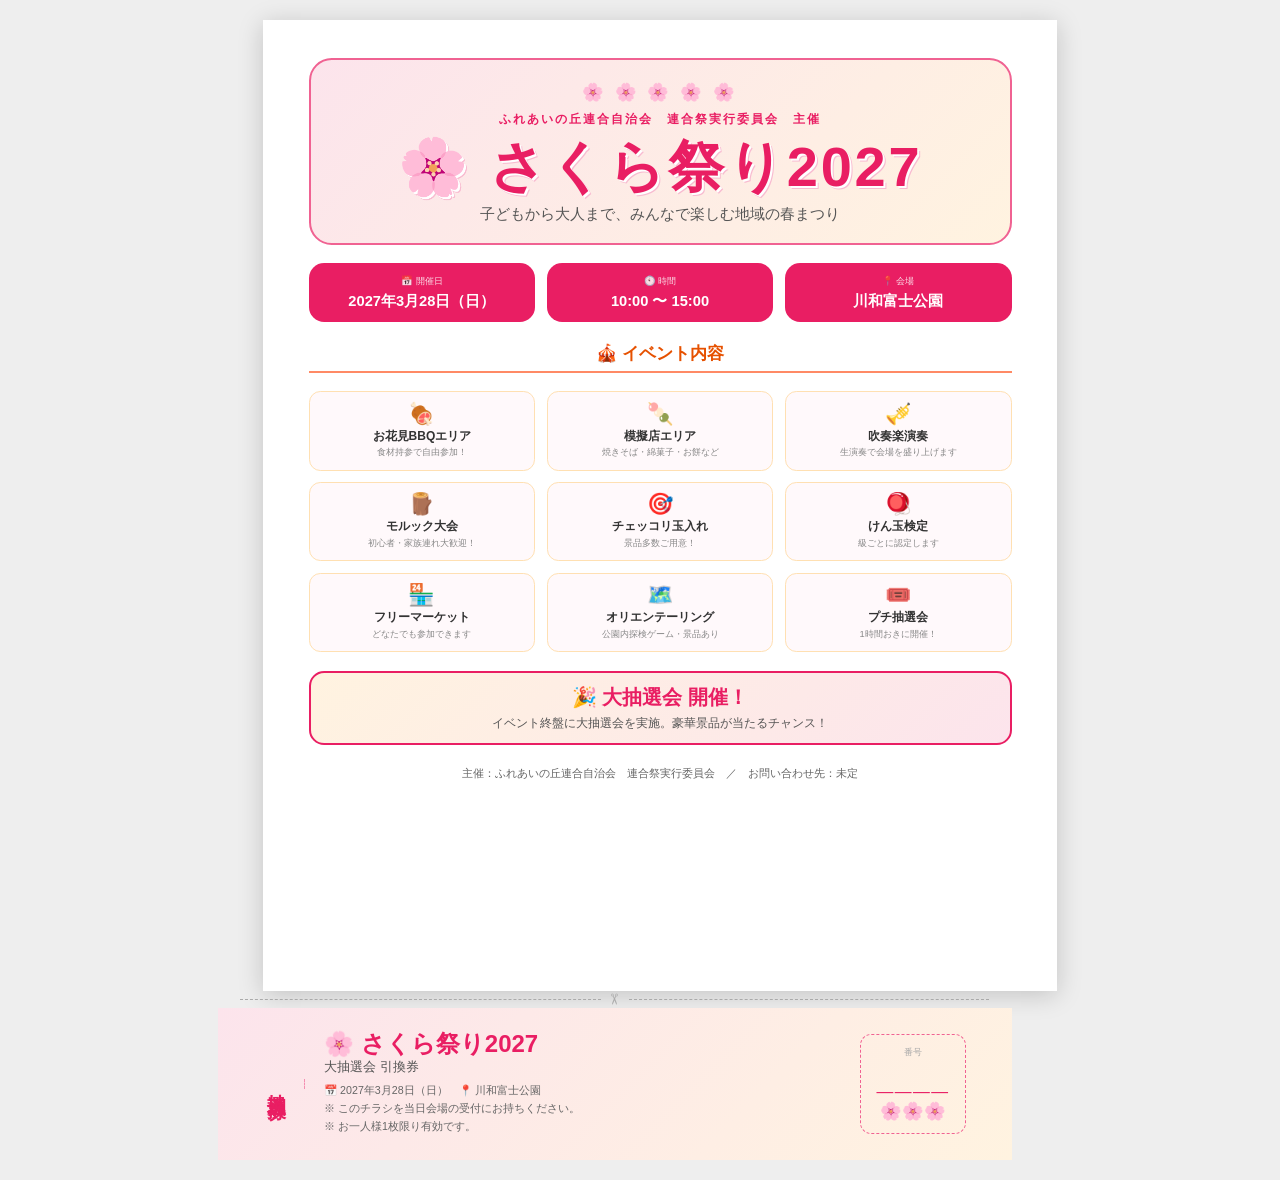
==== flyer.html @ 3d5e994a "A4印刷用チラシ(flyer.html)を追加" ====
<!DOCTYPE html>
<html lang="ja">
<head>
  <meta charset="UTF-8">
  <meta name="viewport" content="width=device-width, initial-scale=1.0">
  <title>さくら祭り2027 チラシ</title>
  <style>
    /* ===== 印刷設定 ===== */
    @page {
      size: A4 portrait;
      margin: 0;
    }

    * { box-sizing: border-box; margin: 0; padding: 0; }

    body {
      font-family: 'Hiragino Kaku Gothic ProN', 'Meiryo', sans-serif;
      width: 210mm;
      min-height: 297mm;
      margin: 0 auto;
      background: #fff;
      color: #222;
    }

    /* ===== チラシ本体 ===== */
    .flyer {
      width: 210mm;
      min-height: 257mm; /* 抽選券40mm分を除いた高さ */
      padding: 10mm 12mm 8mm;
      display: flex;
      flex-direction: column;
      gap: 5mm;
      background: #fff;
    }

    /* ===== ヘッダー ===== */
    .header {
      text-align: center;
      background: linear-gradient(135deg, #fce4ec, #fff3e0);
      border-radius: 6mm;
      padding: 6mm 8mm 5mm;
      border: 2px solid #f06292;
      position: relative;
    }

    .header-deco {
      font-size: 13pt;
      letter-spacing: 3px;
      color: #f48fb1;
      margin-bottom: 2mm;
    }

    .header-sub {
      font-size: 9pt;
      color: #e91e63;
      font-weight: bold;
      letter-spacing: 2px;
      margin-bottom: 2mm;
    }

    .header h1 {
      font-size: 42pt;
      font-weight: 900;
      color: #e91e63;
      text-shadow: 2px 2px 0 #fff, 3px 3px 0 #f8bbd0;
      line-height: 1.1;
      letter-spacing: 0.05em;
    }

    .header-catch {
      font-size: 11pt;
      color: #555;
      margin-top: 2mm;
    }

    /* ===== 開催情報 ===== */
    .info-bar {
      display: flex;
      gap: 3mm;
      justify-content: center;
    }

    .info-item {
      flex: 1;
      text-align: center;
      background: #e91e63;
      color: #fff;
      border-radius: 4mm;
      padding: 3mm 2mm;
    }

    .info-item .info-label {
      font-size: 7pt;
      opacity: 0.85;
      margin-bottom: 1mm;
    }

    .info-item .info-value {
      font-size: 11pt;
      font-weight: 900;
      line-height: 1.3;
    }

    /* ===== イベント内容 ===== */
    .events-title {
      text-align: center;
      font-size: 13pt;
      font-weight: 900;
      color: #e65100;
      border-bottom: 2px solid #ff8a65;
      padding-bottom: 1.5mm;
    }

    .events-grid {
      display: grid;
      grid-template-columns: repeat(3, 1fr);
      gap: 3mm;
    }

    .event-card {
      border: 1.5px solid #ffe0b2;
      border-radius: 3mm;
      padding: 3mm;
      text-align: center;
      background: #fff9fb;
    }

    .event-card .e-icon { font-size: 16pt; line-height: 1; margin-bottom: 1mm; }
    .event-card .e-name { font-size: 9pt; font-weight: bold; color: #333; line-height: 1.3; }
    .event-card .e-note { font-size: 7pt; color: #888; margin-top: 0.5mm; line-height: 1.3; }

    /* ===== 大抽選会 ===== */
    .lottery-highlight {
      background: linear-gradient(135deg, #fff3e0, #fce4ec);
      border: 2.5px solid #e91e63;
      border-radius: 4mm;
      padding: 3mm 5mm;
      text-align: center;
    }

    .lottery-highlight .lh-title {
      font-size: 15pt;
      font-weight: 900;
      color: #e91e63;
    }

    .lottery-highlight .lh-desc {
      font-size: 9pt;
      color: #555;
      margin-top: 1mm;
    }

    /* ===== 主催・問い合わせ ===== */
    .organizer {
      text-align: center;
      font-size: 8pt;
      color: #666;
      line-height: 1.8;
    }

    /* ===== 切り取り線 ===== */
    .cut-line {
      width: 210mm;
      margin-left: -12mm;
      display: flex;
      align-items: center;
      gap: 2mm;
      padding: 0 6mm;
      margin-top: auto;
    }

    .cut-line::before,
    .cut-line::after {
      content: "";
      flex: 1;
      border-top: 1.5px dashed #aaa;
    }

    .cut-icon {
      font-size: 11pt;
      color: #aaa;
      transform: rotate(90deg);
      display: inline-block;
    }

    /* ===== 抽選引換券 ===== */
    .ticket {
      width: 210mm;
      height: 40mm;
      margin-left: -12mm;
      padding: 4mm 12mm;
      display: flex;
      align-items: center;
      gap: 5mm;
      background: linear-gradient(135deg, #fce4ec 0%, #fff3e0 100%);
    }

    .ticket-left {
      writing-mode: vertical-rl;
      font-size: 14pt;
      font-weight: 900;
      color: #e91e63;
      text-orientation: mixed;
      white-space: nowrap;
      letter-spacing: 2px;
      border-right: 1.5px dashed #f48fb1;
      padding-right: 4mm;
    }

    .ticket-center {
      flex: 1;
    }

    .ticket-title {
      font-size: 18pt;
      font-weight: 900;
      color: #e91e63;
      line-height: 1;
    }

    .ticket-title span {
      font-size: 10pt;
      font-weight: normal;
      color: #555;
      display: block;
      margin-top: 1mm;
    }

    .ticket-detail {
      font-size: 8pt;
      color: #666;
      margin-top: 2mm;
      line-height: 1.7;
    }

    .ticket-right {
      text-align: center;
      border: 1.5px dashed #f06292;
      border-radius: 3mm;
      padding: 3mm 4mm;
      min-width: 28mm;
    }

    .ticket-right .t-no-label {
      font-size: 7pt;
      color: #aaa;
      margin-bottom: 1mm;
    }

    .ticket-right .t-no {
      font-size: 22pt;
      font-weight: 900;
      color: #e91e63;
      letter-spacing: 2px;
    }

    .ticket-right .t-sakura {
      font-size: 13pt;
      margin-top: 1mm;
    }

    /* ===== 画面表示用余白 ===== */
    @media screen {
      body {
        background: #eee;
        padding: 20px;
      }
      .flyer {
        box-shadow: 0 4px 24px rgba(0,0,0,0.18);
      }
    }

    @media print {
      body { background: #fff; padding: 0; }
    }
  </style>
</head>
<body>

<div class="flyer">

  <!-- ヘッダー -->
  <div class="header">
    <div class="header-deco">🌸 🌸 🌸 🌸 🌸</div>
    <div class="header-sub">ふれあいの丘連合自治会　連合祭実行委員会　主催</div>
    <h1>🌸 さくら祭り2027</h1>
    <div class="header-catch">子どもから大人まで、みんなで楽しむ地域の春まつり</div>
  </div>

  <!-- 開催情報 -->
  <div class="info-bar">
    <div class="info-item">
      <div class="info-label">📅 開催日</div>
      <div class="info-value">2027年3月28日（日）</div>
    </div>
    <div class="info-item">
      <div class="info-label">🕙 時間</div>
      <div class="info-value">10:00 〜 15:00</div>
    </div>
    <div class="info-item">
      <div class="info-label">📍 会場</div>
      <div class="info-value">川和富士公園</div>
    </div>
  </div>

  <!-- イベント内容 -->
  <div class="events-title">🎪 イベント内容</div>
  <div class="events-grid">

    <div class="event-card">
      <div class="e-icon">🍖</div>
      <div class="e-name">お花見BBQエリア</div>
      <div class="e-note">食材持参で自由参加！</div>
    </div>

    <div class="event-card">
      <div class="e-icon">🍡</div>
      <div class="e-name">模擬店エリア</div>
      <div class="e-note">焼きそば・綿菓子・お餅など</div>
    </div>

    <div class="event-card">
      <div class="e-icon">🎺</div>
      <div class="e-name">吹奏楽演奏</div>
      <div class="e-note">生演奏で会場を盛り上げます</div>
    </div>

    <div class="event-card">
      <div class="e-icon">🪵</div>
      <div class="e-name">モルック大会</div>
      <div class="e-note">初心者・家族連れ大歓迎！</div>
    </div>

    <div class="event-card">
      <div class="e-icon">🎯</div>
      <div class="e-name">チェッコリ玉入れ</div>
      <div class="e-note">景品多数ご用意！</div>
    </div>

    <div class="event-card">
      <div class="e-icon">🪀</div>
      <div class="e-name">けん玉検定</div>
      <div class="e-note">級ごとに認定します</div>
    </div>

    <div class="event-card">
      <div class="e-icon">🏪</div>
      <div class="e-name">フリーマーケット</div>
      <div class="e-note">どなたでも参加できます</div>
    </div>

    <div class="event-card">
      <div class="e-icon">🗺️</div>
      <div class="e-name">オリエンテーリング</div>
      <div class="e-note">公園内探検ゲーム・景品あり</div>
    </div>

    <div class="event-card">
      <div class="e-icon">🎟️</div>
      <div class="e-name">プチ抽選会</div>
      <div class="e-note">1時間おきに開催！</div>
    </div>

  </div>

  <!-- 大抽選会ハイライト -->
  <div class="lottery-highlight">
    <div class="lh-title">🎉 大抽選会 開催！</div>
    <div class="lh-desc">イベント終盤に大抽選会を実施。豪華景品が当たるチャンス！</div>
  </div>

  <!-- 主催・問い合わせ -->
  <div class="organizer">
    主催：ふれあいの丘連合自治会　連合祭実行委員会　／　お問い合わせ先：未定
  </div>

</div><!-- /.flyer -->

<!-- 切り取り線 -->
<div class="cut-line">
  <span class="cut-icon">✂</span>
</div>

<!-- 抽選引換券 -->
<div class="ticket">
  <div class="ticket-left">抽選引換券</div>
  <div class="ticket-center">
    <div class="ticket-title">
      🌸 さくら祭り2027
      <span>大抽選会 引換券</span>
    </div>
    <div class="ticket-detail">
      📅 2027年3月28日（日）　📍 川和富士公園<br>
      ※ このチラシを当日会場の受付にお持ちください。<br>
      ※ お一人様1枚限り有効です。
    </div>
  </div>
  <div class="ticket-right">
    <div class="t-no-label">番号</div>
    <div class="t-no">____</div>
    <div class="t-sakura">🌸🌸🌸</div>
  </div>
</div>

</body>
</html>
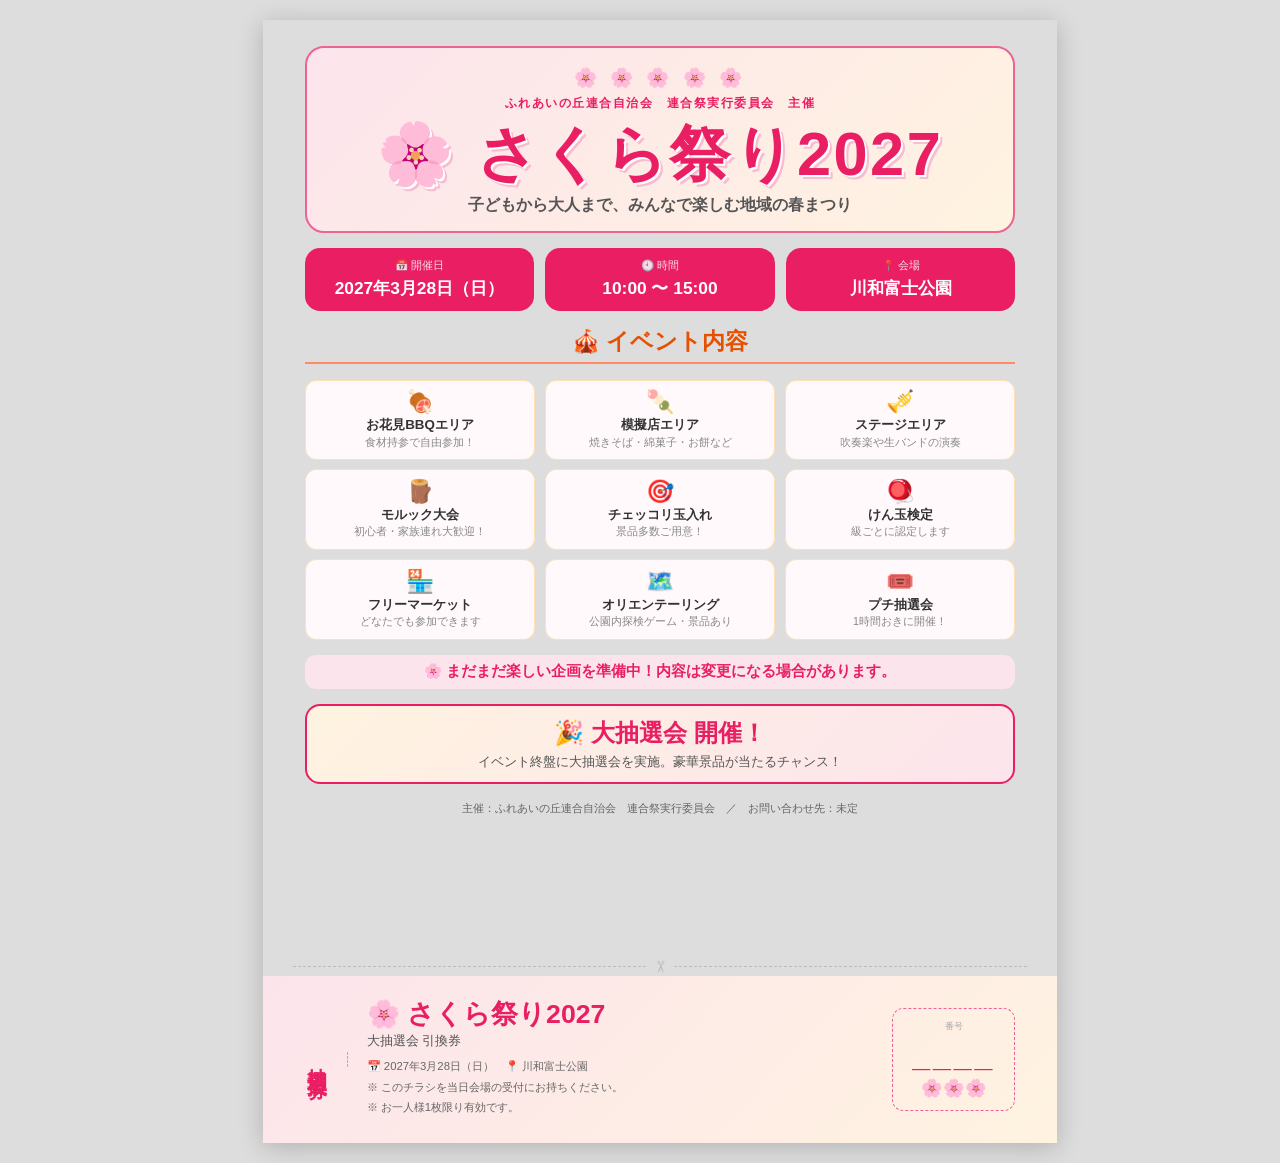
==== commit 6ed6fa13: "チラシ修正：抽選券をA4内に収める・見出し拡大・ステージエリア追記・準備中テキスト追加" ====
--- a/flyer.html
+++ b/flyer.html
@@ -5,7 +5,6 @@
   <meta name="viewport" content="width=device-width, initial-scale=1.0">
   <title>さくら祭り2027 チラシ</title>
   <style>
-    /* ===== 印刷設定 ===== */
     @page {
       size: A4 portrait;
       margin: 0;
@@ -16,68 +15,74 @@
     body {
       font-family: 'Hiragino Kaku Gothic ProN', 'Meiryo', sans-serif;
       width: 210mm;
-      min-height: 297mm;
+      height: 297mm;
       margin: 0 auto;
       background: #fff;
       color: #222;
-    }
-
-    /* ===== チラシ本体 ===== */
-    .flyer {
+      overflow: hidden;
+    }
+
+    /* ===== A4全体のラッパー ===== */
+    .page {
       width: 210mm;
-      min-height: 257mm; /* 抽選券40mm分を除いた高さ */
-      padding: 10mm 12mm 8mm;
+      height: 297mm;
       display: flex;
       flex-direction: column;
-      gap: 5mm;
-      background: #fff;
+    }
+
+    /* ===== チラシ本体（上部） ===== */
+    .flyer-body {
+      flex: 1;
+      padding: 7mm 11mm 5mm;
+      display: flex;
+      flex-direction: column;
+      gap: 4mm;
     }
 
     /* ===== ヘッダー ===== */
     .header {
       text-align: center;
       background: linear-gradient(135deg, #fce4ec, #fff3e0);
-      border-radius: 6mm;
-      padding: 6mm 8mm 5mm;
+      border-radius: 5mm;
+      padding: 5mm 8mm 4mm;
       border: 2px solid #f06292;
-      position: relative;
     }
 
     .header-deco {
-      font-size: 13pt;
-      letter-spacing: 3px;
+      font-size: 14pt;
+      letter-spacing: 4px;
       color: #f48fb1;
-      margin-bottom: 2mm;
+      margin-bottom: 1.5mm;
     }
 
     .header-sub {
       font-size: 9pt;
       color: #e91e63;
       font-weight: bold;
-      letter-spacing: 2px;
+      letter-spacing: 1.5px;
       margin-bottom: 2mm;
     }
 
     .header h1 {
-      font-size: 42pt;
-      font-weight: 900;
-      color: #e91e63;
-      text-shadow: 2px 2px 0 #fff, 3px 3px 0 #f8bbd0;
+      font-size: 46pt;
+      font-weight: 900;
+      color: #e91e63;
+      text-shadow: 2px 2px 0 #fff, 4px 4px 0 #f8bbd0;
       line-height: 1.1;
-      letter-spacing: 0.05em;
+      letter-spacing: 0.04em;
     }
 
     .header-catch {
-      font-size: 11pt;
+      font-size: 12pt;
       color: #555;
       margin-top: 2mm;
-    }
-
-    /* ===== 開催情報 ===== */
+      font-weight: bold;
+    }
+
+    /* ===== 開催情報バー ===== */
     .info-bar {
       display: flex;
       gap: 3mm;
-      justify-content: center;
     }
 
     .info-item {
@@ -89,47 +94,59 @@
       padding: 3mm 2mm;
     }
 
-    .info-item .info-label {
-      font-size: 7pt;
+    .info-label {
+      font-size: 8pt;
       opacity: 0.85;
       margin-bottom: 1mm;
     }
 
-    .info-item .info-value {
-      font-size: 11pt;
+    .info-value {
+      font-size: 13pt;
       font-weight: 900;
       line-height: 1.3;
     }
 
-    /* ===== イベント内容 ===== */
+    /* ===== イベント見出し ===== */
     .events-title {
       text-align: center;
-      font-size: 13pt;
+      font-size: 17pt;
       font-weight: 900;
       color: #e65100;
-      border-bottom: 2px solid #ff8a65;
+      border-bottom: 2.5px solid #ff8a65;
       padding-bottom: 1.5mm;
     }
 
+    /* ===== イベントグリッド ===== */
     .events-grid {
       display: grid;
       grid-template-columns: repeat(3, 1fr);
-      gap: 3mm;
+      gap: 2.5mm;
     }
 
     .event-card {
       border: 1.5px solid #ffe0b2;
       border-radius: 3mm;
-      padding: 3mm;
+      padding: 2.5mm;
       text-align: center;
       background: #fff9fb;
     }
 
-    .event-card .e-icon { font-size: 16pt; line-height: 1; margin-bottom: 1mm; }
-    .event-card .e-name { font-size: 9pt; font-weight: bold; color: #333; line-height: 1.3; }
-    .event-card .e-note { font-size: 7pt; color: #888; margin-top: 0.5mm; line-height: 1.3; }
-
-    /* ===== 大抽選会 ===== */
+    .e-icon { font-size: 17pt; line-height: 1; margin-bottom: 1mm; }
+    .e-name { font-size: 10pt; font-weight: bold; color: #333; line-height: 1.3; }
+    .e-note { font-size: 8pt; color: #888; margin-top: 0.5mm; line-height: 1.3; }
+
+    /* ===== 準備中テキスト ===== */
+    .coming-soon {
+      text-align: center;
+      font-size: 11pt;
+      font-weight: bold;
+      color: #e91e63;
+      background: #fce4ec;
+      border-radius: 3mm;
+      padding: 2mm 4mm;
+    }
+
+    /* ===== 大抽選会ハイライト ===== */
     .lottery-highlight {
       background: linear-gradient(135deg, #fff3e0, #fce4ec);
       border: 2.5px solid #e91e63;
@@ -138,19 +155,19 @@
       text-align: center;
     }
 
-    .lottery-highlight .lh-title {
-      font-size: 15pt;
-      font-weight: 900;
-      color: #e91e63;
-    }
-
-    .lottery-highlight .lh-desc {
-      font-size: 9pt;
+    .lh-title {
+      font-size: 18pt;
+      font-weight: 900;
+      color: #e91e63;
+    }
+
+    .lh-desc {
+      font-size: 10pt;
       color: #555;
       margin-top: 1mm;
     }
 
-    /* ===== 主催・問い合わせ ===== */
+    /* ===== 主催 ===== */
     .organizer {
       text-align: center;
       font-size: 8pt;
@@ -160,35 +177,32 @@
 
     /* ===== 切り取り線 ===== */
     .cut-line {
-      width: 210mm;
-      margin-left: -12mm;
       display: flex;
       align-items: center;
       gap: 2mm;
-      padding: 0 6mm;
-      margin-top: auto;
+      padding: 0 8mm;
+      flex-shrink: 0;
     }
 
     .cut-line::before,
     .cut-line::after {
       content: "";
       flex: 1;
-      border-top: 1.5px dashed #aaa;
+      border-top: 1.5px dashed #bbb;
     }
 
     .cut-icon {
-      font-size: 11pt;
-      color: #aaa;
+      font-size: 12pt;
+      color: #bbb;
       transform: rotate(90deg);
       display: inline-block;
     }
 
     /* ===== 抽選引換券 ===== */
     .ticket {
-      width: 210mm;
-      height: 40mm;
-      margin-left: -12mm;
-      padding: 4mm 12mm;
+      height: 44mm;
+      flex-shrink: 0;
+      padding: 4mm 11mm;
       display: flex;
       align-items: center;
       gap: 5mm;
@@ -197,12 +211,11 @@
 
     .ticket-left {
       writing-mode: vertical-rl;
-      font-size: 14pt;
-      font-weight: 900;
-      color: #e91e63;
-      text-orientation: mixed;
+      font-size: 15pt;
+      font-weight: 900;
+      color: #e91e63;
       white-space: nowrap;
-      letter-spacing: 2px;
+      letter-spacing: 3px;
       border-right: 1.5px dashed #f48fb1;
       padding-right: 4mm;
     }
@@ -212,7 +225,7 @@
     }
 
     .ticket-title {
-      font-size: 18pt;
+      font-size: 20pt;
       font-weight: 900;
       color: #e91e63;
       line-height: 1;
@@ -223,50 +236,52 @@
       font-weight: normal;
       color: #555;
       display: block;
-      margin-top: 1mm;
+      margin-top: 1.5mm;
     }
 
     .ticket-detail {
-      font-size: 8pt;
+      font-size: 8.5pt;
       color: #666;
-      margin-top: 2mm;
-      line-height: 1.7;
+      margin-top: 2.5mm;
+      line-height: 1.8;
     }
 
     .ticket-right {
       text-align: center;
       border: 1.5px dashed #f06292;
       border-radius: 3mm;
-      padding: 3mm 4mm;
-      min-width: 28mm;
-    }
-
-    .ticket-right .t-no-label {
+      padding: 3mm 5mm;
+      min-width: 30mm;
+    }
+
+    .t-no-label {
       font-size: 7pt;
       color: #aaa;
       margin-bottom: 1mm;
     }
 
-    .ticket-right .t-no {
-      font-size: 22pt;
-      font-weight: 900;
-      color: #e91e63;
-      letter-spacing: 2px;
-    }
-
-    .ticket-right .t-sakura {
+    .t-no {
+      font-size: 24pt;
+      font-weight: 900;
+      color: #e91e63;
+      letter-spacing: 3px;
+    }
+
+    .t-sakura {
       font-size: 13pt;
       margin-top: 1mm;
     }
 
-    /* ===== 画面表示用余白 ===== */
+    /* ===== 画面プレビュー用 ===== */
     @media screen {
       body {
-        background: #eee;
+        background: #ddd;
         padding: 20px;
+        height: auto;
+        overflow: visible;
       }
-      .flyer {
-        box-shadow: 0 4px 24px rgba(0,0,0,0.18);
+      .page {
+        box-shadow: 0 4px 24px rgba(0,0,0,0.2);
       }
     }
 
@@ -277,130 +292,138 @@
 </head>
 <body>
 
-<div class="flyer">
-
-  <!-- ヘッダー -->
-  <div class="header">
-    <div class="header-deco">🌸 🌸 🌸 🌸 🌸</div>
-    <div class="header-sub">ふれあいの丘連合自治会　連合祭実行委員会　主催</div>
-    <h1>🌸 さくら祭り2027</h1>
-    <div class="header-catch">子どもから大人まで、みんなで楽しむ地域の春まつり</div>
+<div class="page">
+
+  <!-- チラシ本体 -->
+  <div class="flyer-body">
+
+    <!-- ヘッダー -->
+    <div class="header">
+      <div class="header-deco">🌸 🌸 🌸 🌸 🌸</div>
+      <div class="header-sub">ふれあいの丘連合自治会　連合祭実行委員会　主催</div>
+      <h1>🌸 さくら祭り2027</h1>
+      <div class="header-catch">子どもから大人まで、みんなで楽しむ地域の春まつり</div>
+    </div>
+
+    <!-- 開催情報 -->
+    <div class="info-bar">
+      <div class="info-item">
+        <div class="info-label">📅 開催日</div>
+        <div class="info-value">2027年3月28日（日）</div>
+      </div>
+      <div class="info-item">
+        <div class="info-label">🕙 時間</div>
+        <div class="info-value">10:00 〜 15:00</div>
+      </div>
+      <div class="info-item">
+        <div class="info-label">📍 会場</div>
+        <div class="info-value">川和富士公園</div>
+      </div>
+    </div>
+
+    <!-- イベント内容 -->
+    <div class="events-title">🎪 イベント内容</div>
+    <div class="events-grid">
+
+      <div class="event-card">
+        <div class="e-icon">🍖</div>
+        <div class="e-name">お花見BBQエリア</div>
+        <div class="e-note">食材持参で自由参加！</div>
+      </div>
+
+      <div class="event-card">
+        <div class="e-icon">🍡</div>
+        <div class="e-name">模擬店エリア</div>
+        <div class="e-note">焼きそば・綿菓子・お餅など</div>
+      </div>
+
+      <div class="event-card">
+        <div class="e-icon">🎺</div>
+        <div class="e-name">ステージエリア</div>
+        <div class="e-note">吹奏楽や生バンドの演奏</div>
+      </div>
+
+      <div class="event-card">
+        <div class="e-icon">🪵</div>
+        <div class="e-name">モルック大会</div>
+        <div class="e-note">初心者・家族連れ大歓迎！</div>
+      </div>
+
+      <div class="event-card">
+        <div class="e-icon">🎯</div>
+        <div class="e-name">チェッコリ玉入れ</div>
+        <div class="e-note">景品多数ご用意！</div>
+      </div>
+
+      <div class="event-card">
+        <div class="e-icon">🪀</div>
+        <div class="e-name">けん玉検定</div>
+        <div class="e-note">級ごとに認定します</div>
+      </div>
+
+      <div class="event-card">
+        <div class="e-icon">🏪</div>
+        <div class="e-name">フリーマーケット</div>
+        <div class="e-note">どなたでも参加できます</div>
+      </div>
+
+      <div class="event-card">
+        <div class="e-icon">🗺️</div>
+        <div class="e-name">オリエンテーリング</div>
+        <div class="e-note">公園内探検ゲーム・景品あり</div>
+      </div>
+
+      <div class="event-card">
+        <div class="e-icon">🎟️</div>
+        <div class="e-name">プチ抽選会</div>
+        <div class="e-note">1時間おきに開催！</div>
+      </div>
+
+    </div>
+
+    <!-- 準備中テキスト -->
+    <div class="coming-soon">🌸 まだまだ楽しい企画を準備中！内容は変更になる場合があります。</div>
+
+    <!-- 大抽選会 -->
+    <div class="lottery-highlight">
+      <div class="lh-title">🎉 大抽選会 開催！</div>
+      <div class="lh-desc">イベント終盤に大抽選会を実施。豪華景品が当たるチャンス！</div>
+    </div>
+
+    <!-- 主催・問い合わせ -->
+    <div class="organizer">
+      主催：ふれあいの丘連合自治会　連合祭実行委員会　／　お問い合わせ先：未定
+    </div>
+
+  </div><!-- /.flyer-body -->
+
+  <!-- 切り取り線 -->
+  <div class="cut-line">
+    <span class="cut-icon">✂</span>
   </div>
 
-  <!-- 開催情報 -->
-  <div class="info-bar">
-    <div class="info-item">
-      <div class="info-label">📅 開催日</div>
-      <div class="info-value">2027年3月28日（日）</div>
-    </div>
-    <div class="info-item">
-      <div class="info-label">🕙 時間</div>
-      <div class="info-value">10:00 〜 15:00</div>
-    </div>
-    <div class="info-item">
-      <div class="info-label">📍 会場</div>
-      <div class="info-value">川和富士公園</div>
+  <!-- 抽選引換券 -->
+  <div class="ticket">
+    <div class="ticket-left">抽選引換券</div>
+    <div class="ticket-center">
+      <div class="ticket-title">
+        🌸 さくら祭り2027
+        <span>大抽選会 引換券</span>
+      </div>
+      <div class="ticket-detail">
+        📅 2027年3月28日（日）　📍 川和富士公園<br>
+        ※ このチラシを当日会場の受付にお持ちください。<br>
+        ※ お一人様1枚限り有効です。
+      </div>
+    </div>
+    <div class="ticket-right">
+      <div class="t-no-label">番号</div>
+      <div class="t-no">____</div>
+      <div class="t-sakura">🌸🌸🌸</div>
     </div>
   </div>
 
-  <!-- イベント内容 -->
-  <div class="events-title">🎪 イベント内容</div>
-  <div class="events-grid">
-
-    <div class="event-card">
-      <div class="e-icon">🍖</div>
-      <div class="e-name">お花見BBQエリア</div>
-      <div class="e-note">食材持参で自由参加！</div>
-    </div>
-
-    <div class="event-card">
-      <div class="e-icon">🍡</div>
-      <div class="e-name">模擬店エリア</div>
-      <div class="e-note">焼きそば・綿菓子・お餅など</div>
-    </div>
-
-    <div class="event-card">
-      <div class="e-icon">🎺</div>
-      <div class="e-name">吹奏楽演奏</div>
-      <div class="e-note">生演奏で会場を盛り上げます</div>
-    </div>
-
-    <div class="event-card">
-      <div class="e-icon">🪵</div>
-      <div class="e-name">モルック大会</div>
-      <div class="e-note">初心者・家族連れ大歓迎！</div>
-    </div>
-
-    <div class="event-card">
-      <div class="e-icon">🎯</div>
-      <div class="e-name">チェッコリ玉入れ</div>
-      <div class="e-note">景品多数ご用意！</div>
-    </div>
-
-    <div class="event-card">
-      <div class="e-icon">🪀</div>
-      <div class="e-name">けん玉検定</div>
-      <div class="e-note">級ごとに認定します</div>
-    </div>
-
-    <div class="event-card">
-      <div class="e-icon">🏪</div>
-      <div class="e-name">フリーマーケット</div>
-      <div class="e-note">どなたでも参加できます</div>
-    </div>
-
-    <div class="event-card">
-      <div class="e-icon">🗺️</div>
-      <div class="e-name">オリエンテーリング</div>
-      <div class="e-note">公園内探検ゲーム・景品あり</div>
-    </div>
-
-    <div class="event-card">
-      <div class="e-icon">🎟️</div>
-      <div class="e-name">プチ抽選会</div>
-      <div class="e-note">1時間おきに開催！</div>
-    </div>
-
-  </div>
-
-  <!-- 大抽選会ハイライト -->
-  <div class="lottery-highlight">
-    <div class="lh-title">🎉 大抽選会 開催！</div>
-    <div class="lh-desc">イベント終盤に大抽選会を実施。豪華景品が当たるチャンス！</div>
-  </div>
-
-  <!-- 主催・問い合わせ -->
-  <div class="organizer">
-    主催：ふれあいの丘連合自治会　連合祭実行委員会　／　お問い合わせ先：未定
-  </div>
-
-</div><!-- /.flyer -->
-
-<!-- 切り取り線 -->
-<div class="cut-line">
-  <span class="cut-icon">✂</span>
-</div>
-
-<!-- 抽選引換券 -->
-<div class="ticket">
-  <div class="ticket-left">抽選引換券</div>
-  <div class="ticket-center">
-    <div class="ticket-title">
-      🌸 さくら祭り2027
-      <span>大抽選会 引換券</span>
-    </div>
-    <div class="ticket-detail">
-      📅 2027年3月28日（日）　📍 川和富士公園<br>
-      ※ このチラシを当日会場の受付にお持ちください。<br>
-      ※ お一人様1枚限り有効です。
-    </div>
-  </div>
-  <div class="ticket-right">
-    <div class="t-no-label">番号</div>
-    <div class="t-no">____</div>
-    <div class="t-sakura">🌸🌸🌸</div>
-  </div>
-</div>
+</div><!-- /.page -->
 
 </body>
 </html>
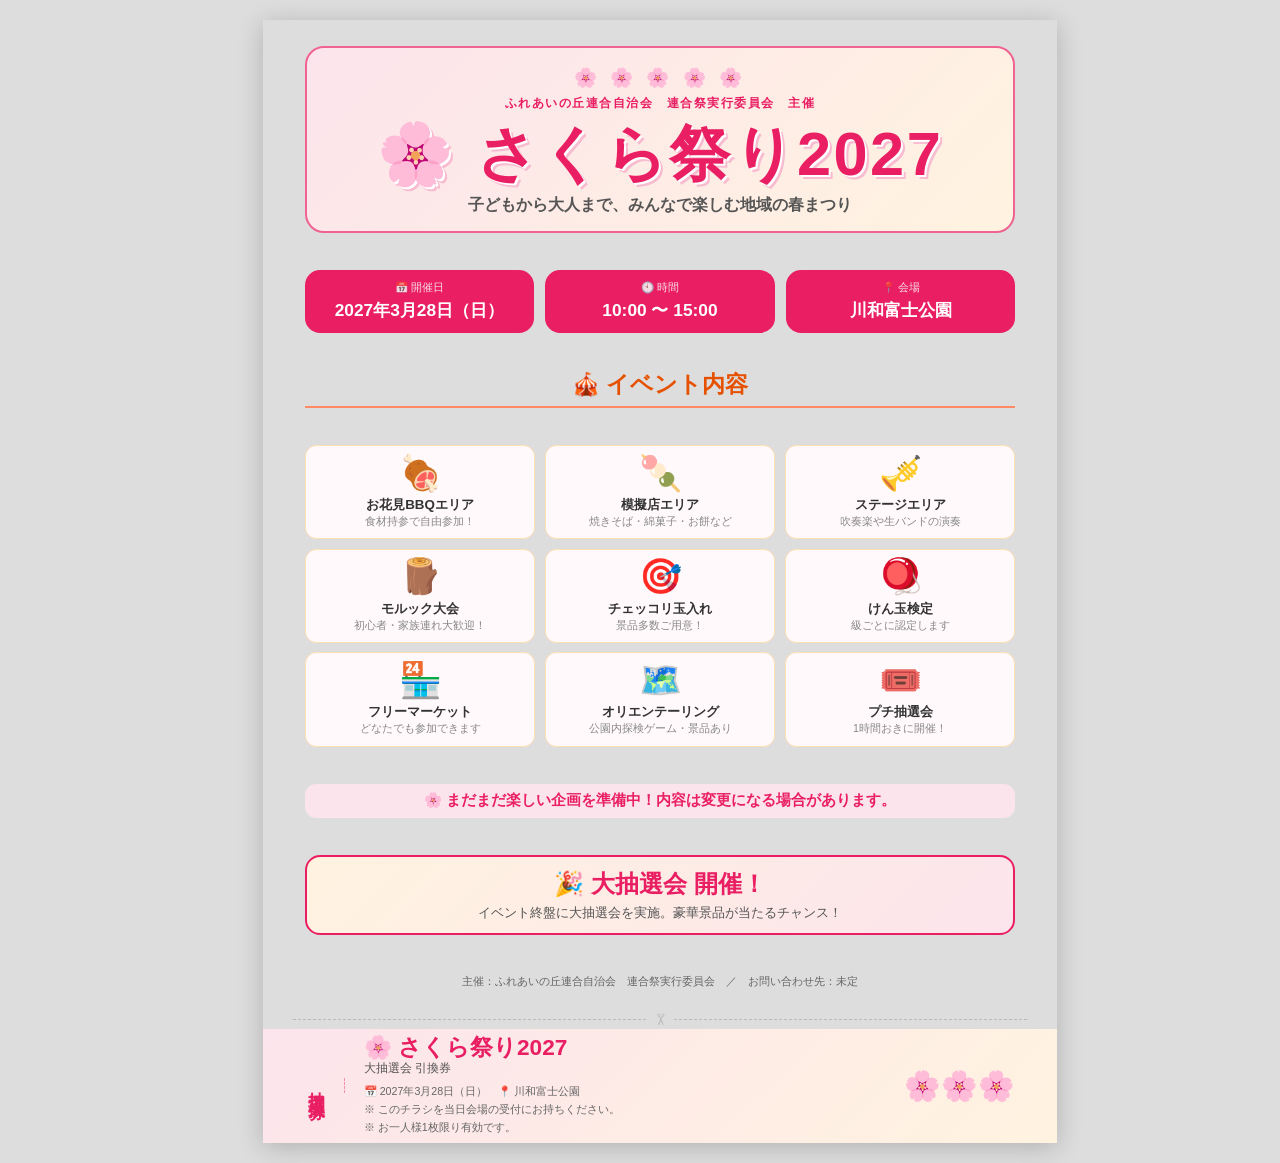
==== commit e0b1eec0: "チラシ修正：アイコン拡大・番号欄削除・抽選券縮小・下部隙間解消" ====
--- a/flyer.html
+++ b/flyer.html
@@ -37,6 +37,7 @@
       display: flex;
       flex-direction: column;
       gap: 4mm;
+      justify-content: space-between;
     }
 
     /* ===== ヘッダー ===== */
@@ -131,7 +132,7 @@
       background: #fff9fb;
     }
 
-    .e-icon { font-size: 17pt; line-height: 1; margin-bottom: 1mm; }
+    .e-icon { font-size: 26pt; line-height: 1; margin-bottom: 1.5mm; }
     .e-name { font-size: 10pt; font-weight: bold; color: #333; line-height: 1.3; }
     .e-note { font-size: 8pt; color: #888; margin-top: 0.5mm; line-height: 1.3; }
 
@@ -200,9 +201,9 @@
 
     /* ===== 抽選引換券 ===== */
     .ticket {
-      height: 44mm;
+      height: 30mm;
       flex-shrink: 0;
-      padding: 4mm 11mm;
+      padding: 3mm 11mm;
       display: flex;
       align-items: center;
       gap: 5mm;
@@ -211,7 +212,7 @@
 
     .ticket-left {
       writing-mode: vertical-rl;
-      font-size: 15pt;
+      font-size: 13pt;
       font-weight: 900;
       color: #e91e63;
       white-space: nowrap;
@@ -225,51 +226,25 @@
     }
 
     .ticket-title {
-      font-size: 20pt;
+      font-size: 17pt;
       font-weight: 900;
       color: #e91e63;
       line-height: 1;
     }
 
     .ticket-title span {
-      font-size: 10pt;
+      font-size: 9pt;
       font-weight: normal;
       color: #555;
       display: block;
-      margin-top: 1.5mm;
+      margin-top: 1mm;
     }
 
     .ticket-detail {
-      font-size: 8.5pt;
+      font-size: 8pt;
       color: #666;
-      margin-top: 2.5mm;
-      line-height: 1.8;
-    }
-
-    .ticket-right {
-      text-align: center;
-      border: 1.5px dashed #f06292;
-      border-radius: 3mm;
-      padding: 3mm 5mm;
-      min-width: 30mm;
-    }
-
-    .t-no-label {
-      font-size: 7pt;
-      color: #aaa;
-      margin-bottom: 1mm;
-    }
-
-    .t-no {
-      font-size: 24pt;
-      font-weight: 900;
-      color: #e91e63;
-      letter-spacing: 3px;
-    }
-
-    .t-sakura {
-      font-size: 13pt;
-      margin-top: 1mm;
+      margin-top: 2mm;
+      line-height: 1.7;
     }
 
     /* ===== 画面プレビュー用 ===== */
@@ -416,11 +391,7 @@
         ※ お一人様1枚限り有効です。
       </div>
     </div>
-    <div class="ticket-right">
-      <div class="t-no-label">番号</div>
-      <div class="t-no">____</div>
-      <div class="t-sakura">🌸🌸🌸</div>
-    </div>
+    <div style="font-size:22pt; padding-left:4mm;">🌸🌸🌸</div>
   </div>
 
 </div><!-- /.page -->
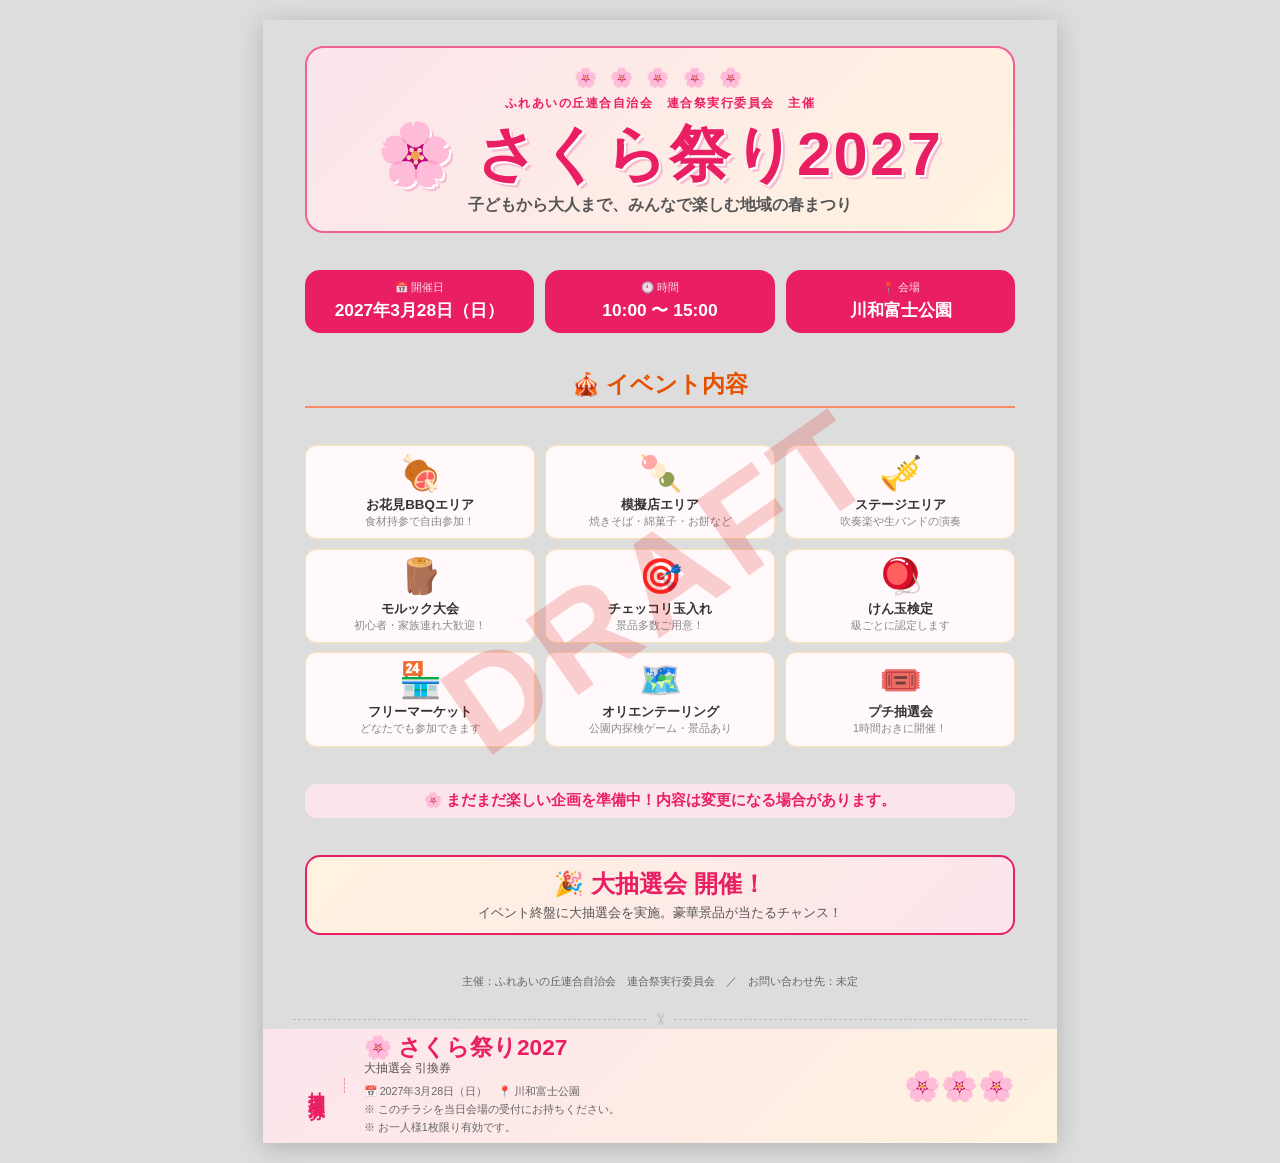
==== commit a01524c9: "チラシにDRAFTウォーターマークを追加" ====
--- a/flyer.html
+++ b/flyer.html
@@ -246,6 +246,23 @@
       margin-top: 2mm;
       line-height: 1.7;
     }
+
+    /* ===== DRAFTウォーターマーク ===== */
+    .page::after {
+      content: "DRAFT";
+      position: absolute;
+      top: 50%;
+      left: 50%;
+      transform: translate(-50%, -50%) rotate(-35deg);
+      font-size: 100pt;
+      font-weight: 900;
+      color: rgba(220, 0, 0, 0.18);
+      white-space: nowrap;
+      pointer-events: none;
+      letter-spacing: 8px;
+    }
+
+    .page { position: relative; }
 
     /* ===== 画面プレビュー用 ===== */
     @media screen {
